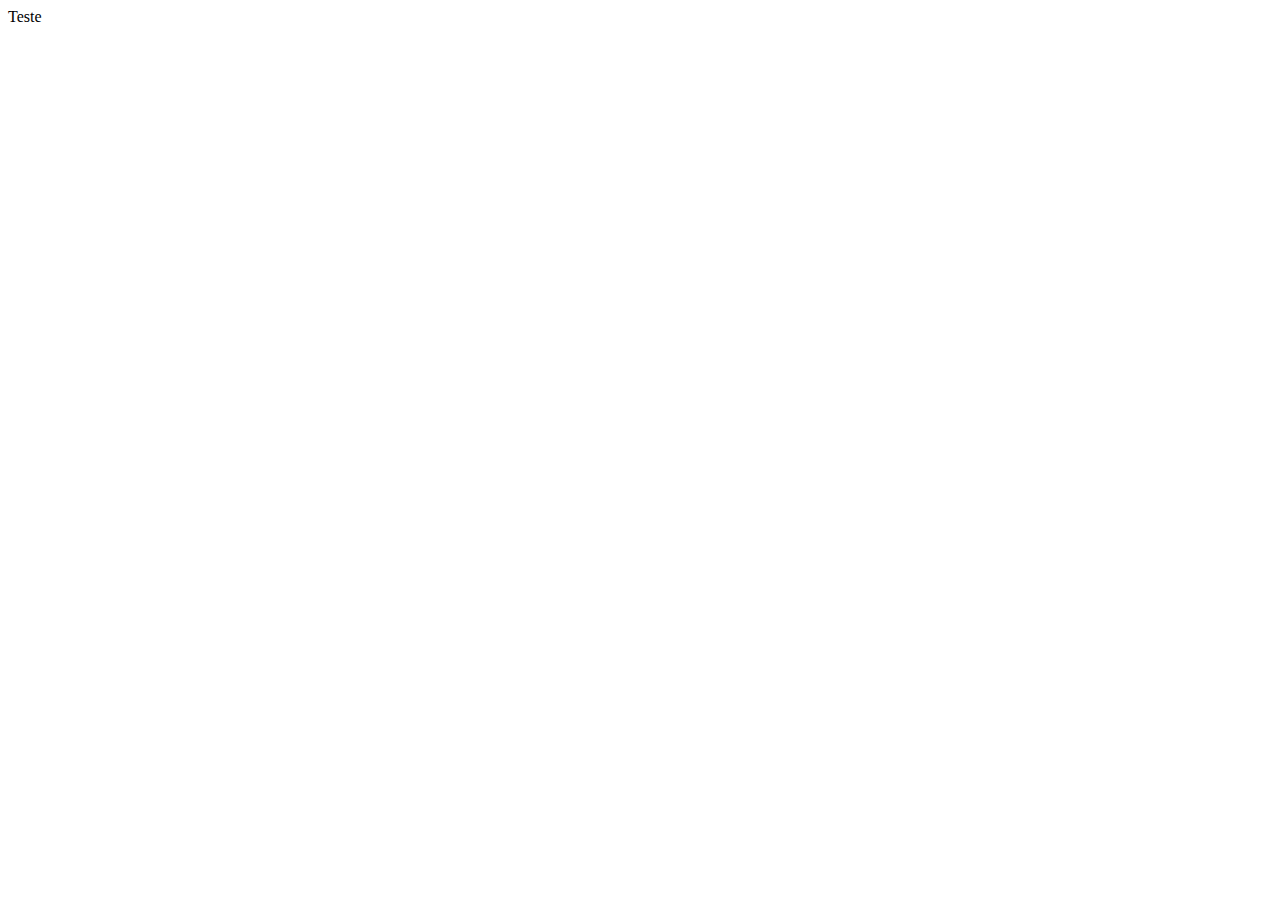
==== index.html @ 5331ed39 "Mudança de pasta imagens para Public" ====
<!--
    HTML

    Hypertext
        hipertexto
    Markup
        marcação <tags>
    Language
        Linguagem
-->

<!DOCTYPE html>
<html lang="pt-BR">
    <head>
        <meta charset="UTF-8">
        <meta name="viewport" content="width=device-width, initial-scale=1.0">
        <title>Happy</title>
    </head>
    <body>
        Teste
    </body>
</html>
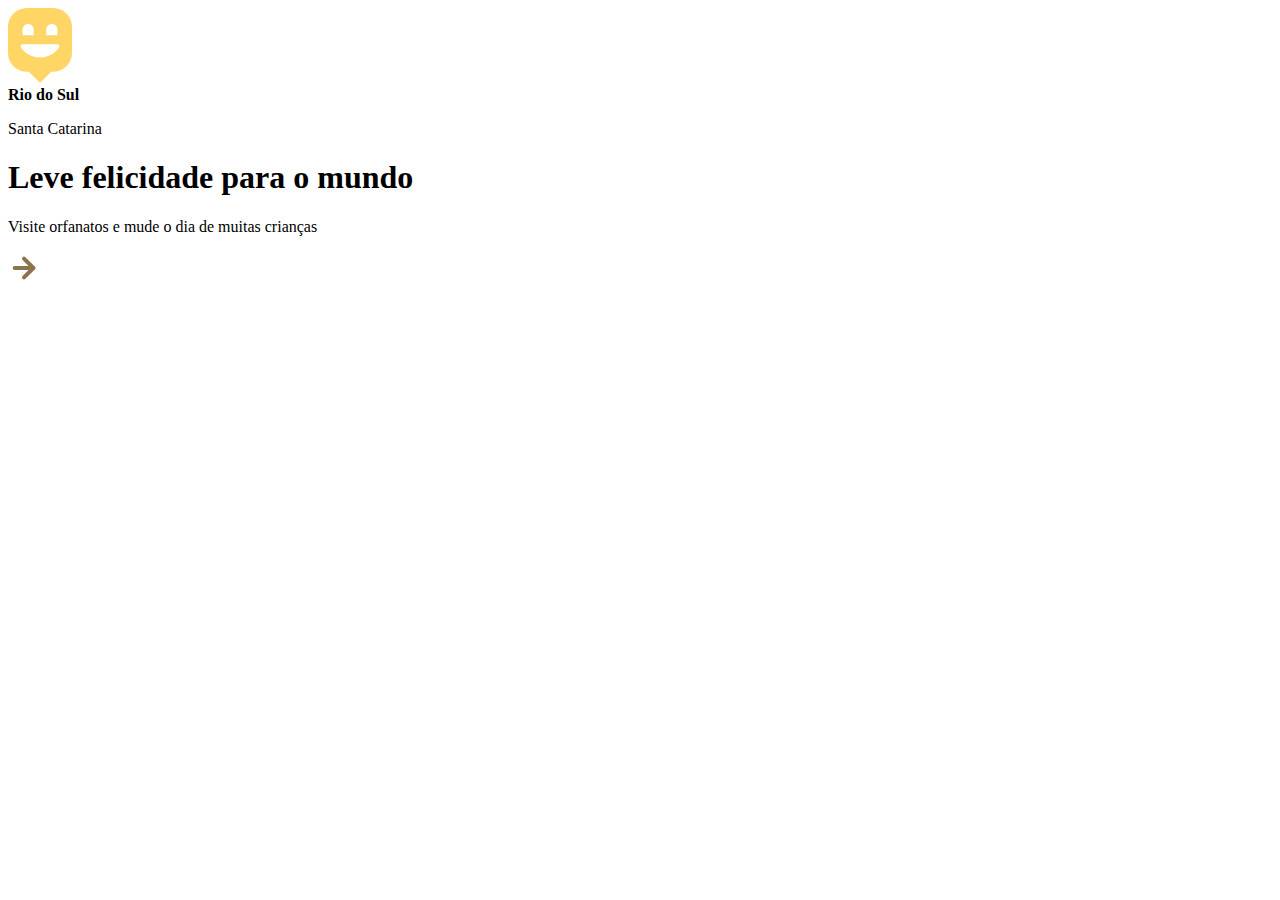
==== commit 9908cbb3: "Estruturação da Index" ====
--- a/index.html
+++ b/index.html
@@ -11,12 +11,34 @@
 
 <!DOCTYPE html>
 <html lang="pt-BR">
-    <head>
-        <meta charset="UTF-8">
-        <meta name="viewport" content="width=device-width, initial-scale=1.0">
-        <title>Happy</title>
-    </head>
-    <body>
-        Teste
-    </body>
-</html>+  <head>
+    <meta charset="UTF-8" />
+    <meta name="viewport" content="width=device-width, initial-scale=1.0" />
+    <title>Happy</title>
+
+    <!--Colocando o icone no titulo-->
+    <link rel="icon" href="./public/images/logo-icon.png" />
+  </head>
+  <body>
+    <header>
+      <img src="./public//images/logo.svg" alt="Logomarca de Happy" />
+
+      <div>
+        <strong>Rio do Sul</strong>
+        <p>Santa Catarina</p>
+      </div>
+    </header>
+
+    <main>
+      <h1>Leve felicidade para o mundo</h1>
+
+      <section>
+        <p>Visite orfanatos e mude o dia de muitas crianças</p>
+
+        <a href="#" title="Visite orfanatos">
+          <img src="./public//images/arrow.svg" alt="Ir para o mapa" />
+        </a>
+      </section>
+    </main>
+  </body>
+</html>
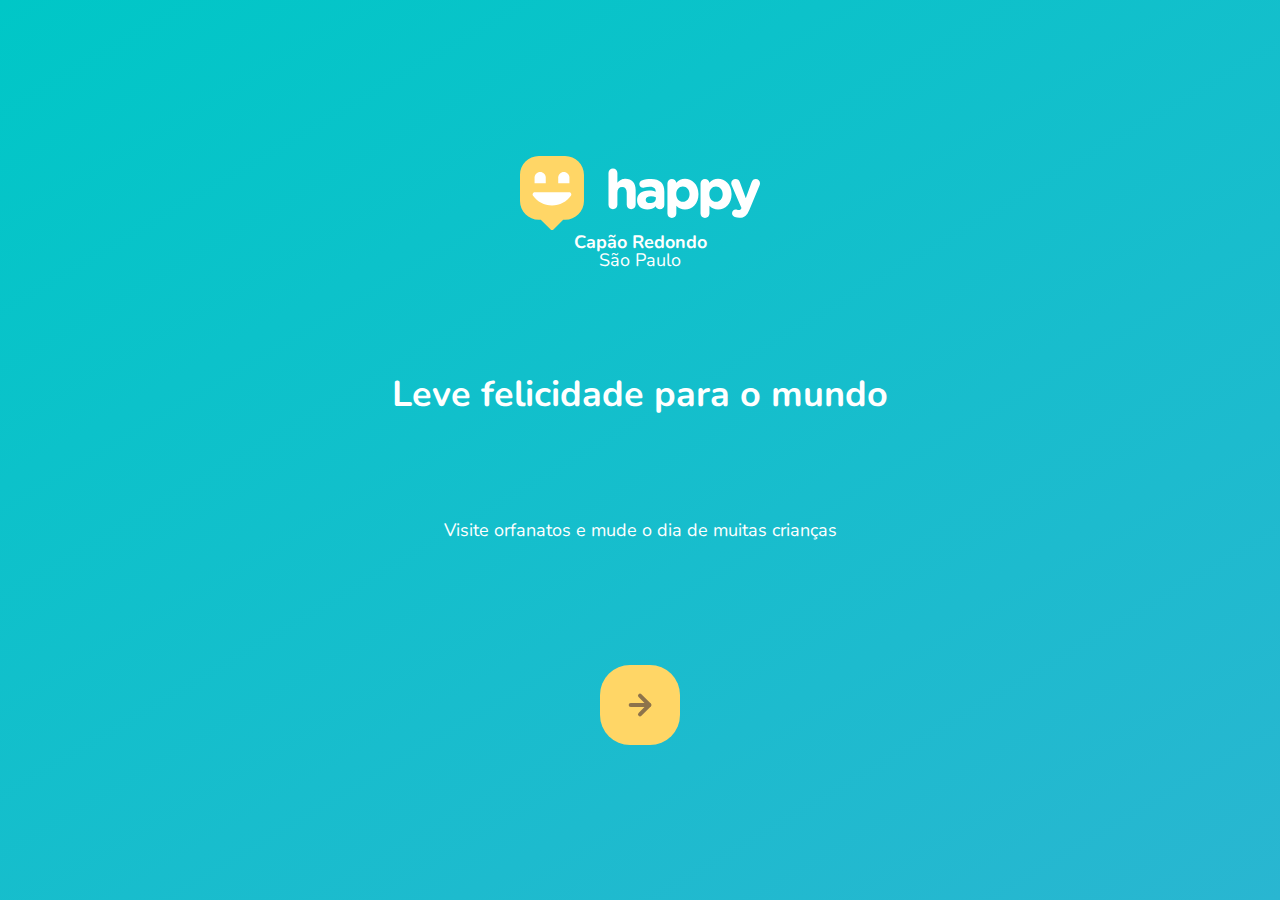
==== commit cc00498a: "Organização do CSS" ====
--- a/index.html
+++ b/index.html
@@ -18,27 +18,35 @@
 
     <!--Colocando o icone no titulo-->
     <link rel="icon" href="./public/images/logo-icon.png" />
+    <link rel="stylesheet" href="./public/css/main.css" />
+    <link rel="stylesheet" href="./public/css/page-landing.css" />
+    <link rel="stylesheet" href="./public/css/animations.css" />
+    <link href="https://fonts.googleapis.com/css2?family=Nunito:ital,wght@0,400;0,600;1,800&display=swap" rel="stylesheet">
   </head>
   <body>
-    <header>
-      <img src="./public//images/logo.svg" alt="Logomarca de Happy" />
+    <div id="page-landing">
+      <div id="container">
+        <header>
+          <img class="animate-up" id="logo" src="./public//images/logo.svg" alt="Logomarca de Happy" />
 
-      <div>
-        <strong>Rio do Sul</strong>
-        <p>Santa Catarina</p>
+          <div class="location animate-up">
+            <strong>Capão Redondo</strong>
+            <p>São Paulo</p>
+          </div>
+        </header>
+
+        <main>
+          <h1 class="animate-up">Leve felicidade para o mundo</h1>
+
+          <section class="visit">
+            <p class="animate-up">Visite orfanatos e mude o dia de muitas crianças</p>
+
+            <a href="#" title="Visite orfanatos" class="animate-up">
+              <img src="./public//images/arrow.svg" alt="Ir para o mapa" />
+            </a>
+          </section>
+        </main>
       </div>
-    </header>
-
-    <main>
-      <h1>Leve felicidade para o mundo</h1>
-
-      <section>
-        <p>Visite orfanatos e mude o dia de muitas crianças</p>
-
-        <a href="#" title="Visite orfanatos">
-          <img src="./public//images/arrow.svg" alt="Ir para o mapa" />
-        </a>
-      </section>
-    </main>
+    </div>
   </body>
 </html>
--- a/public/css/main.css
+++ b/public/css/main.css
@@ -0,0 +1,19 @@
+/* o que é uma regra css*/
+
+* {
+    margin: 0;
+    padding: 0;
+}
+
+body {
+    height: 100vh;
+    color: white;
+}
+
+:root {
+    font-size: 62.5%;
+}
+
+body, input, button, textarea {
+    font: 400 1.8rem/1 'Nunito', sans-serif;
+}--- a/public/css/page-landing.css
+++ b/public/css/page-landing.css
@@ -0,0 +1,59 @@
+#page-landing {
+    background: linear-gradient(329.54deg, #29b6d1 0%, #00c7c7 100%);
+
+    text-align: center;
+    min-height: 100vh;
+
+    display: flex;
+}
+
+#container {
+    margin: auto;
+
+    width: 90%;
+}
+
+.location, h1, .visit p {
+    height: 16vh;
+}
+
+.visit a {
+    width: 8rem;
+    height: 8rem;
+    background: #ffd666;
+
+    border: none;
+    border-radius: 3rem;
+
+    display: flex;
+    align-items: center;
+    justify-content: center;
+
+    margin: auto;
+
+    transition: background 200ms;
+}
+
+.visit a:hover {
+    background: #96feff;
+}
+
+#logo {
+    animation-delay: 50ms;
+}
+
+.location {
+    animation-delay: 100ms;
+}
+
+main h1 {
+    animation-delay: 150ms;
+}
+
+.visit p {
+    animation-delay: 200ms;
+}
+
+.visit a {
+    animation-delay: 250ms;
+}--- a/public/css/animations.css
+++ b/public/css/animations.css
@@ -0,0 +1,18 @@
+/* animações*/
+@keyframes up {
+    from {
+        opacity: 0;
+        transform: translateY(16px);
+    }
+
+    to {
+        opacity: 1;
+        transform: translateY(0);
+    }
+}
+
+.animate-up {
+    animation-name: up;
+    animation-duration: 300ms;
+    animation-fill-mode: backwards;
+}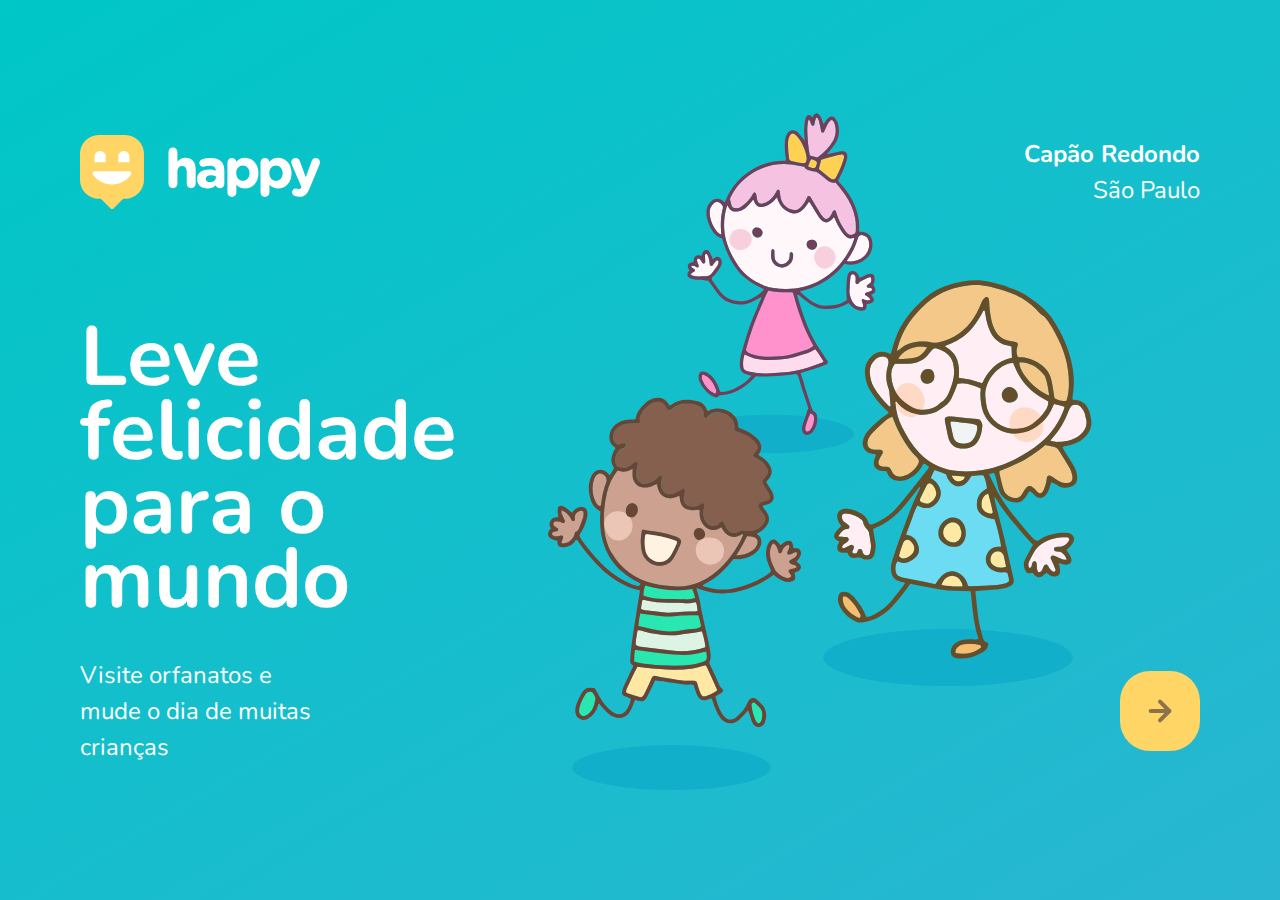
==== commit bfcd1889: "Termino da page-landing" ====
--- a/index.html
+++ b/index.html
@@ -21,7 +21,7 @@
     <link rel="stylesheet" href="./public/css/main.css" />
     <link rel="stylesheet" href="./public/css/page-landing.css" />
     <link rel="stylesheet" href="./public/css/animations.css" />
-    <link href="https://fonts.googleapis.com/css2?family=Nunito:ital,wght@0,400;0,600;1,800&display=swap" rel="stylesheet">
+    <link href="https://fonts.googleapis.com/css2?family=Nunito:wght@400;600;800&display=swap" rel="stylesheet">
   </head>
   <body>
     <div id="page-landing">
--- a/public/css/page-landing.css
+++ b/public/css/page-landing.css
@@ -1,59 +1,115 @@
 #page-landing {
-    background: linear-gradient(329.54deg, #29b6d1 0%, #00c7c7 100%);
+  background: linear-gradient(329.54deg, #29b6d1 0%, #00c7c7 100%);
 
-    text-align: center;
-    min-height: 100vh;
+  text-align: center;
+  min-height: 100vh;
 
-    display: flex;
+  display: flex;
 }
 
 #container {
-    margin: auto;
+  margin: auto;
 
-    width: 90%;
+  width: min(90%, 112rem);
 }
 
-.location, h1, .visit p {
-    height: 16vh;
+.location,
+h1,
+.visit p {
+  height: 16vh;
+}
+
+#logo {
+  animation-delay: 50ms;
+}
+
+.location {
+  animation-delay: 100ms;
+}
+
+main h1 {
+  animation-delay: 150ms;
+  font-size: clamp(4rem, 8vw, 8.4rem);
+}
+
+.visit p {
+  animation-delay: 200ms;
 }
 
 .visit a {
-    width: 8rem;
-    height: 8rem;
-    background: #ffd666;
+  width: 8rem;
+  height: 8rem;
+  background: #ffd666;
 
-    border: none;
-    border-radius: 3rem;
+  border: none;
+  border-radius: 3rem;
 
-    display: flex;
-    align-items: center;
-    justify-content: center;
+  display: flex;
+  align-items: center;
+  justify-content: center;
 
-    margin: auto;
+  margin: auto;
 
-    transition: background 200ms;
+  transition: background 200ms;
+
+  animation-delay: 250ms;
 }
 
 .visit a:hover {
-    background: #96feff;
+  background: #96feff;
 }
 
-#logo {
-    animation-delay: 50ms;
+/* desktop version*/
+
+@media (min-width: 760px) {
+  #container {
+    padding: 5rem 2rem;
+    /* shorthand background: image repeat position / size */
+    background: url("../images/bg.svg") no-repeat 80% /
+      clamp(30rem, 54vw, 56rem);
+  }
+
+  header {
+    display: flex;
+    align-items: center;
+    justify-content: space-between;
+  }
+
+  .location,
+  h1,
+  .visit p {
+    height: initial;
+    text-align: initial;
+  }
+
+  .location {
+    text-align: right;
+    font-size: 2.4rem;
+    line-height: 1.5;
+  }
+
+  main h1 {
+    font-weight: bold;
+    line-height: 0.88;
+
+    margin: clamp(10%, 9vh, 12%) 0 4rem;
+
+    width: min(300px, 80%);
+  }
+
+  .visit {
+    display: flex;
+    align-items: center;
+    justify-content: space-between;
+  }
+
+  .visit p {
+    font-size: 2.4rem;
+    line-height: 1.5;
+    width: clamp(20rem, 20vw, 30rem);
+  }
+
+  .visit a {
+    margin: initial;
+  }
 }
-
-.location {
-    animation-delay: 100ms;
-}
-
-main h1 {
-    animation-delay: 150ms;
-}
-
-.visit p {
-    animation-delay: 200ms;
-}
-
-.visit a {
-    animation-delay: 250ms;
-}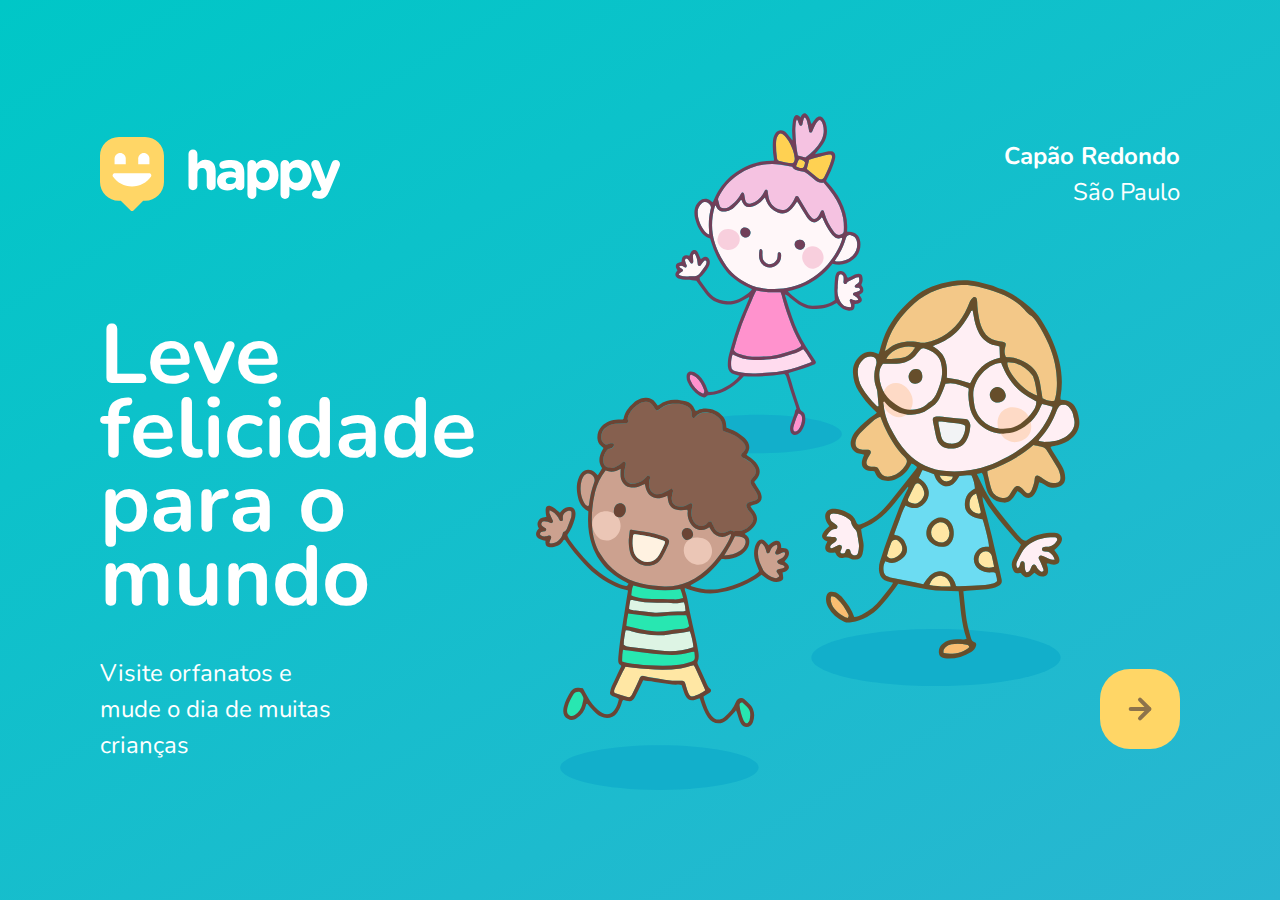
==== commit 406cbf1b: "index atualizada" ====
--- a/index.html
+++ b/index.html
@@ -41,7 +41,7 @@
           <section class="visit">
             <p class="animate-up">Visite orfanatos e mude o dia de muitas crianças</p>
 
-            <a href="#" title="Visite orfanatos" class="animate-up">
+            <a href="orphanages.html" title="Visite orfanatos" class="animate-up">
               <img src="./public//images/arrow.svg" alt="Ir para o mapa" />
             </a>
           </section>
--- a/public/css/main.css
+++ b/public/css/main.css
@@ -3,11 +3,13 @@
 * {
     margin: 0;
     padding: 0;
+    box-sizing: border-box;
 }
 
 body {
     height: 100vh;
     color: white;
+    background: #EBF2F5;
 }
 
 :root {
--- a/public/css/animations.css
+++ b/public/css/animations.css
@@ -11,8 +11,37 @@
     }
 }
 
+@keyframes right {
+    from {
+        transform: translateX(-100%);
+    }
+    to {
+        transform: translateX(0);
+    }
+}
+
+@keyframes appear {
+    from {
+        opacity: 0;
+    }
+    to {
+        opacity: 1;
+    }
+}
+
 .animate-up {
     animation-name: up;
     animation-duration: 300ms;
     animation-fill-mode: backwards;
+}
+
+.animate-right {
+    animation-name: right;
+    animation-duration: 300ms;
+}
+
+.animate-appear {
+    animation-name: appear;
+    animation-duration: 300ms;
+    animation-fill-mode: backwards;
 }